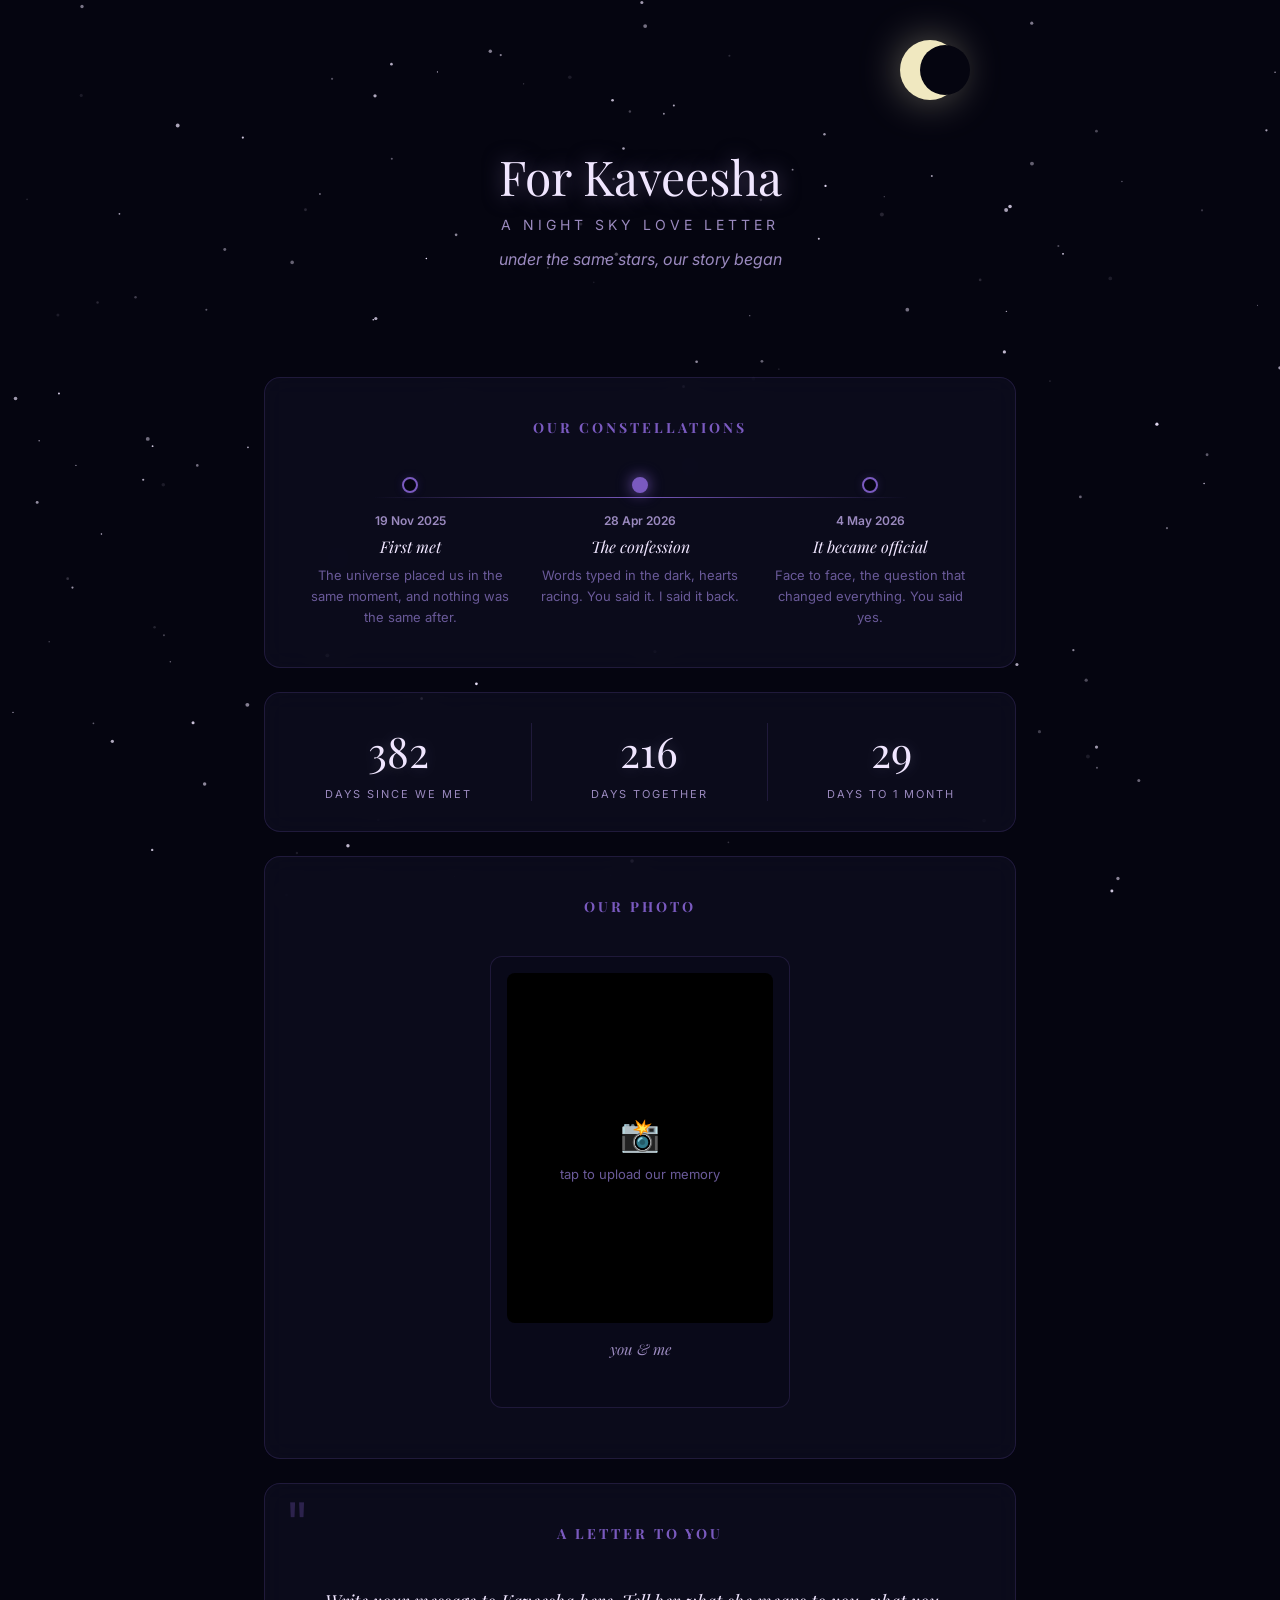
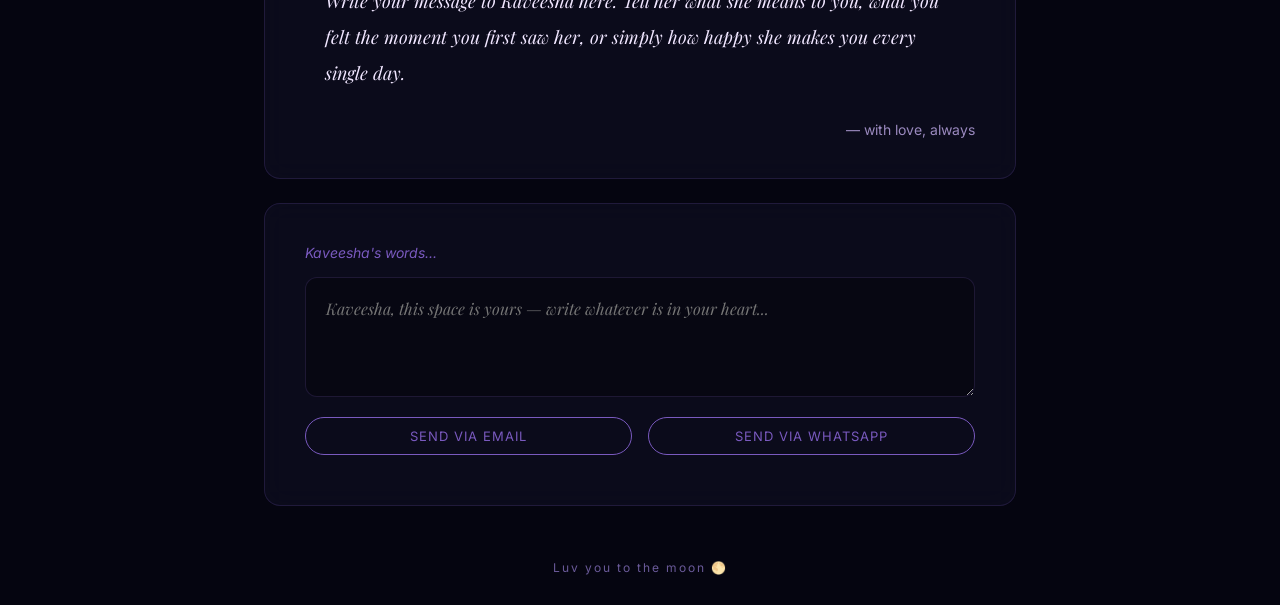
==== kaveesha.html @ 3b8d78e8 "version 01" ====
<!DOCTYPE html>
<html lang="en">
<head>
  <meta charset="UTF-8">
  <meta name="viewport" content="width=device-width, initial-scale=1.0">
  <title>For Kaveesha</title>
  <link rel="stylesheet" href="kaveesha.css">
  <link href="https://fonts.googleapis.com/css2?family=Playfair+Display:ital,wght@0,400;0,600;1,400&family=Inter:wght@300;400&display=swap" rel="stylesheet">
  <script type="module" src="script.js" defer></script>
</head>
<body>
  <div class="night-wrap">
    <canvas class="stars-canvas" id="starsCanvas"></canvas>
    
    <header class="hero" id="hero">
      <div class="moon"></div>
      <div class="shooting-star" style="top:10%;left:20%;animation-delay:1s;"></div>
      <div class="shooting-star" style="top:20%;left:60%;animation-delay:4s;transform:rotate(15deg)"></div>
      
      <div class="glass-panel hero-content">
        <h1 class="hero-title">For Kaveesha</h1>
        <p class="hero-sub">a night sky love letter</p>
        <p class="hero-tagline">under the same stars, our story began</p>
      </div>
    </header>

    <main>
      <section class="section glass-panel">
        <h2 class="section-title">our constellations</h2>
        <div class="timeline">
          <div class="timeline-line"></div>
          <div class="const-card">
            <div class="const-dot"></div>
            <div class="const-date">19 Nov 2025</div>
            <div class="const-label">First met</div>
            <div class="const-desc">The universe placed us in the same moment, and nothing was the same after.</div>
          </div>
          <div class="const-card">
            <div class="const-dot highlight-dot"></div>
            <div class="const-date">28 Apr 2026</div>
            <div class="const-label">The confession</div>
            <div class="const-desc">Words typed in the dark, hearts racing. You said it. I said it back.</div>
          </div>
          <div class="const-card">
            <div class="const-dot"></div>
            <div class="const-date">4 May 2026</div>
            <div class="const-label">It became official</div>
            <div class="const-desc">Face to face, the question that changed everything. You said yes.</div>
          </div>
        </div>
      </section>

      <section class="counter-section glass-panel">
        <div class="counter-item">
          <div class="counter-num" id="cnt-met">—</div>
          <div class="counter-label">days since we met</div>
        </div>
        <div class="counter-divider"></div>
        <div class="counter-item">
          <div class="counter-num" id="cnt-official">—</div>
          <div class="counter-label">days together</div>
        </div>
        <div class="counter-divider"></div>
        <div class="counter-item">
          <div class="counter-num" id="cnt-next">—</div>
          <div class="counter-label">days to 1 month</div>
        </div>
      </section>

      <section class="photo-section glass-panel">
        <h2 class="section-title">our photo</h2>
        <input type="file" accept="image/*" class="file-input" id="photoInput">
        <div class="photo-frame" id="photoFrame">
          <div class="photo-inner">
            <img id="photoImg" src="" alt="Our photo">
            <div class="photo-placeholder" id="photoPlaceholder">
              <div class="photo-icon">📸</div>
              <div class="photo-hint">tap to upload our memory</div>
            </div>
          </div>
          <div class="photo-caption">you & me</div>
        </div>
        <p id="upload-status" class="status-text"></p>
      </section>

      <section class="message-section glass-panel">
        <h2 class="section-title">a letter to you</h2>
        <div class="letter-card">
          <span class="letter-quote">"</span>
          <div class="letter-body">
            Write your message to Kaveesha here. Tell her what she means to you, what you felt the moment you first saw her, or simply how happy she makes you every single day.
          </div>
          <div class="letter-sig">— with love, always</div>
        </div>
      </section>

      <section class="reply-section glass-panel">
        <label for="replyBox" class="reply-label">Kaveesha's words...</label>
        <textarea class="reply-box" id="replyBox" placeholder="Kaveesha, this space is yours — write whatever is in your heart..."></textarea>
        <div class="btn-group">
          <button id="sendEmailBtn" class="action-btn">Send via Email</button>
          <button id="sendWhatsappBtn" class="action-btn">Send via WhatsApp</button>
        </div>
        <p id="reply-status" class="status-text"></p>
      </section>
    </main>

    <footer class="footer">
      <div class="footer-text">Luv you to the moon 🌕</div>
    </footer>
  </div>
</body>
</html>
---- kaveesha.css ----
:root {
  --bg-deep: #050510;
  --bg-panel: rgba(15, 15, 35, 0.6);
  --accent-light: #f0e6ff;
  --accent-mid: #9b8abf;
  --accent-primary: #7a5abf;
  --text-muted: #6a5a99;
  --glass-border: rgba(122, 90, 191, 0.2);
}

* { margin: 0; padding: 0; box-sizing: border-box; }

body {
  background: var(--bg-deep);
  color: var(--accent-light);
  font-family: 'Inter', sans-serif;
  min-height: 100vh;
  display: flex;
  justify-content: center;
}

.night-wrap {
  width: 100%;
  max-width: 800px;
  position: relative;
  overflow: hidden;
}

.stars-canvas {
  position: fixed;
  top: 0; left: 0; width: 100%; height: 100%;
  pointer-events: none; z-index: 0;
}

.glass-panel {
  background: var(--bg-panel);
  backdrop-filter: blur(12px);
  -webkit-backdrop-filter: blur(12px);
  border: 1px solid var(--glass-border);
  border-radius: 16px;
  margin: 24px;
  padding: 40px;
  position: relative;
  z-index: 1;
}

/* Typography */
h1, h2, .letter-body, .reply-box {
  font-family: 'Playfair Display', serif;
}

/* Hero Section */
.hero { position: relative; padding: 80px 24px 20px; text-align: center; }
.hero-content { background: transparent; border: none; backdrop-filter: none; }
.hero-title { font-size: 48px; margin-bottom: 8px; font-weight: 400; text-shadow: 0 0 20px rgba(155, 138, 191, 0.5); }
.hero-sub { font-size: 14px; color: var(--accent-mid); letter-spacing: 4px; text-transform: uppercase; margin-bottom: 16px; }
.hero-tagline { font-size: 16px; color: var(--accent-mid); font-style: italic; }

/* Constellations / Timeline */
.section-title { font-size: 14px; color: var(--accent-primary); letter-spacing: 3px; text-transform: uppercase; margin-bottom: 40px; text-align: center; }
.timeline { display: flex; justify-content: space-between; position: relative; gap: 20px; }
.timeline-line { position: absolute; top: 20px; left: 10%; right: 10%; height: 1px; background: linear-gradient(90deg, transparent, var(--accent-primary), transparent); z-index: 0; }
.const-card { flex: 1; text-align: center; z-index: 1; }
.const-dot { width: 16px; height: 16px; border-radius: 50%; margin: 0 auto 20px; border: 2px solid var(--accent-primary); background: var(--bg-deep); transition: 0.3s ease; box-shadow: 0 0 10px rgba(122, 90, 191, 0.2); }
.highlight-dot { background: var(--accent-primary); box-shadow: 0 0 15px var(--accent-primary); }
.const-card:hover .const-dot { background: var(--accent-light); box-shadow: 0 0 20px var(--accent-light); transform: scale(1.2); }
.const-date { font-size: 12px; color: var(--accent-mid); margin-bottom: 8px; font-weight: 600; }
.const-label { font-size: 16px; color: var(--accent-light); margin-bottom: 8px; font-style: italic; font-family: 'Playfair Display', serif; }
.const-desc { font-size: 13px; color: var(--text-muted); line-height: 1.6; }

/* Counters */
.counter-section { display: flex; justify-content: space-around; text-align: center; padding: 30px; }
.counter-num { font-family: 'Playfair Display', serif; font-size: 42px; color: var(--accent-light); margin-bottom: 8px; text-shadow: 0 0 15px rgba(255,255,255,0.2); }
.counter-label { font-size: 11px; color: var(--accent-mid); letter-spacing: 2px; text-transform: uppercase; }
.counter-divider { width: 1px; background: var(--glass-border); }

/* Photo & Forms */
.file-input { display: none; }
.photo-frame { border: 1px solid var(--glass-border); border-radius: 12px; padding: 16px 16px 48px; background: rgba(10, 10, 26, 0.8); max-width: 300px; margin: 0 auto; cursor: pointer; transition: 0.3s; }
.photo-frame:hover { border-color: var(--accent-primary); transform: translateY(-5px); }
.photo-inner { background: #000; border-radius: 8px; height: 350px; display: flex; align-items: center; justify-content: center; overflow: hidden; position: relative; }
.photo-inner img { width: 100%; height: 100%; object-fit: cover; display: none; }
.photo-placeholder { text-align: center; color: var(--text-muted); }
.photo-icon { font-size: 32px; margin-bottom: 12px; }
.photo-hint { font-size: 13px; }
.photo-caption { font-family: 'Playfair Display', serif; font-size: 15px; color: var(--accent-mid); text-align: center; margin-top: 16px; font-style: italic; }

/* Letter & Reply */
.letter-quote { font-size: 60px; color: var(--accent-primary); line-height: 0; position: absolute; top: 40px; left: 20px; opacity: 0.3; }
.letter-body { font-size: 18px; color: var(--accent-light); line-height: 2; font-style: italic; position: relative; z-index: 1; padding: 0 20px; }
.letter-sig { text-align: right; margin-top: 30px; color: var(--accent-mid); font-size: 14px; }
.reply-label { display: block; font-size: 14px; color: var(--accent-primary); margin-bottom: 16px; font-style: italic; }
.reply-box { width: 100%; background: rgba(0,0,0,0.3); border: 1px solid var(--glass-border); border-radius: 12px; padding: 20px; color: var(--accent-light); font-size: 16px; font-style: italic; min-height: 120px; resize: vertical; transition: 0.3s; outline: none; }
.reply-box:focus { border-color: var(--accent-light); box-shadow: 0 0 15px rgba(240, 230, 255, 0.1); }
.action-btn { background: transparent; border: 1px solid var(--accent-primary); color: var(--accent-primary); padding: 10px 24px; border-radius: 20px; margin-top: 16px; cursor: pointer; transition: 0.3s; font-family: 'Inter'; font-size: 13px; letter-spacing: 1px; text-transform: uppercase; }
.action-btn:hover { background: var(--accent-primary); color: var(--bg-deep); }
.btn-group { display: flex; gap: 16px; margin-top: 16px; flex-wrap: wrap; }
.btn-group .action-btn { margin-top: 0; flex: 1; min-width: 150px; }
.status-text { font-size: 12px; color: var(--accent-mid); margin-top: 10px; text-align: center; }

/* Animations */
.moon { position: absolute; top: 40px; right: 10%; width: 60px; height: 60px; border-radius: 50%; background: #f0e8c0; box-shadow: 0 0 40px rgba(240, 232, 192, 0.4); z-index: 1; }
.moon::after { content: ''; position: absolute; top: 5px; right: -10px; width: 50px; height: 50px; border-radius: 50%; background: var(--bg-deep); }
.shooting-star { position: absolute; width: 80px; height: 2px; background: linear-gradient(to right, transparent, #fff); border-radius: 2px; z-index: 1; animation: shoot 4s ease-in-out infinite; opacity: 0; }
@keyframes shoot { 0%{opacity:0;transform:translate(0,0)} 10%{opacity:1} 30%{opacity:0;transform:translate(150px,50px)} 100%{opacity:0} }

.footer { text-align: center; padding: 30px; font-size: 12px; color: var(--text-muted); letter-spacing: 2px; }

/* Mobile Adjustments */
@media (max-width: 768px) {
  .timeline { flex-direction: column; gap: 30px; }
  .timeline-line { width: 1px; height: 80%; left: 50%; top: 10%; background: linear-gradient(180deg, transparent, var(--accent-primary), transparent); }
  .counter-section { flex-direction: column; gap: 20px; }
  .counter-divider { width: 50%; height: 1px; margin: 0 auto; }
}
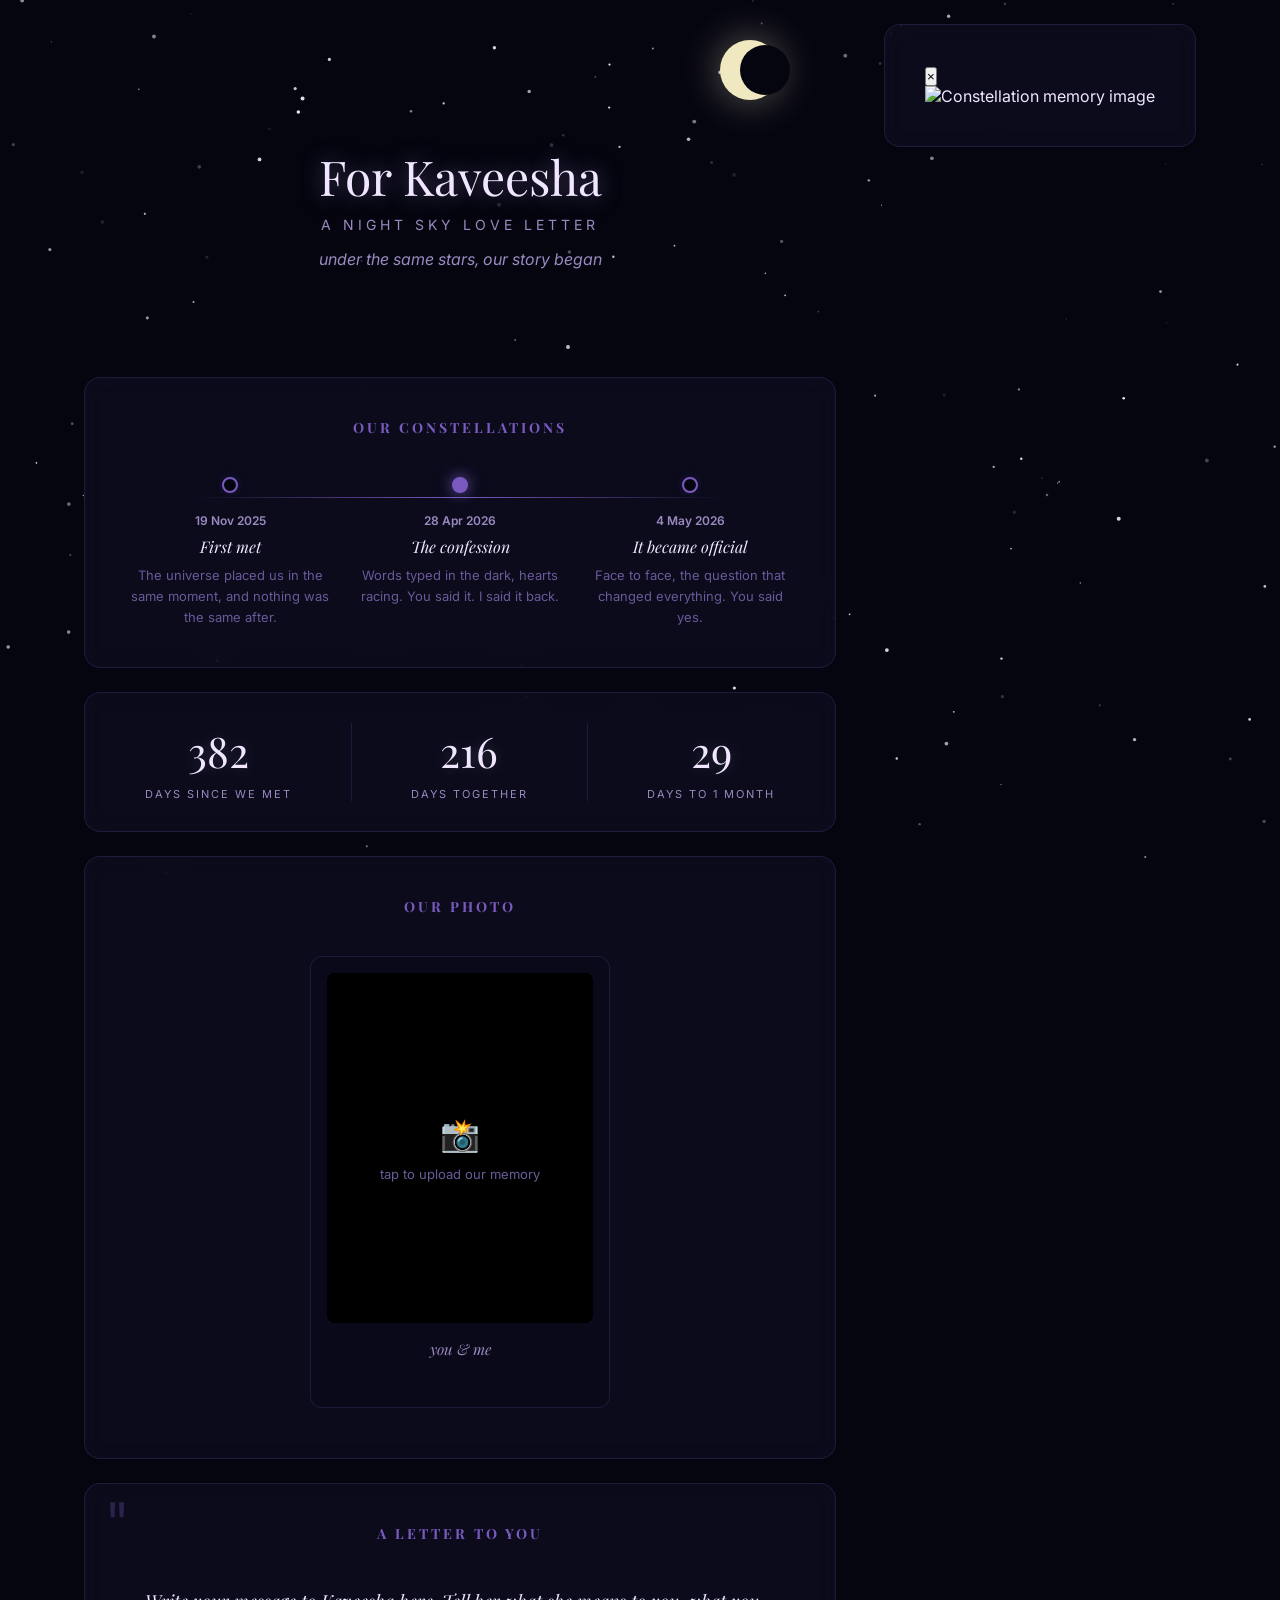
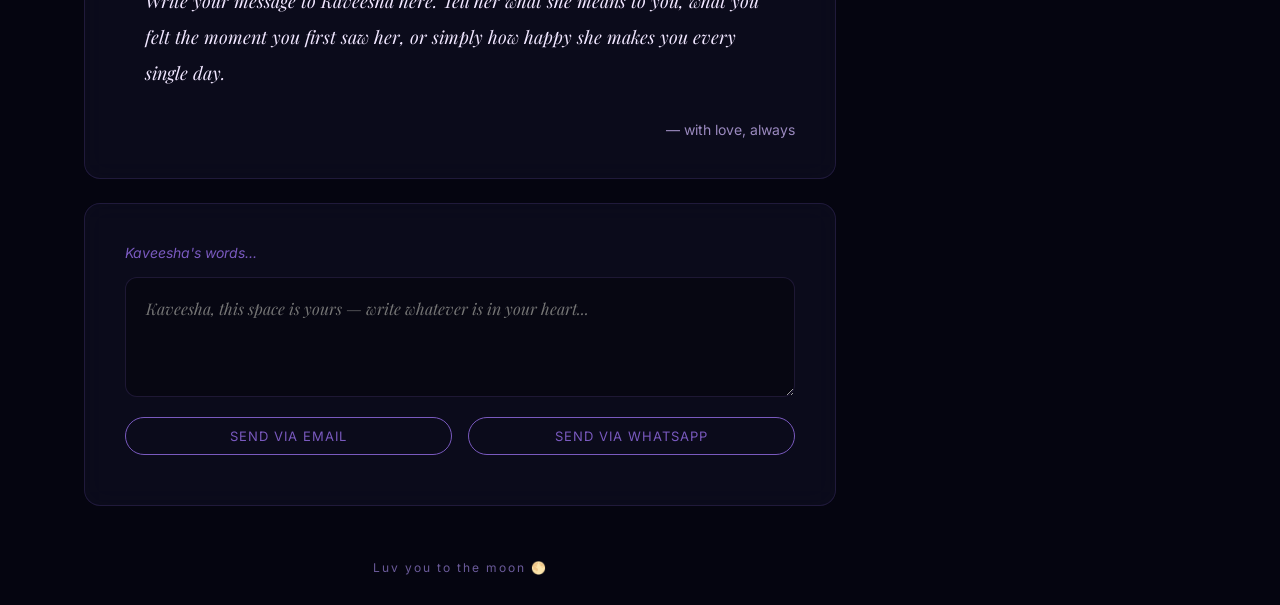
==== commit bc518800: "Update kaveesha.html" ====
--- a/kaveesha.html
+++ b/kaveesha.html
@@ -29,19 +29,19 @@
         <h2 class="section-title">our constellations</h2>
         <div class="timeline">
           <div class="timeline-line"></div>
-          <div class="const-card">
+          <div class="const-card" data-index="0">
             <div class="const-dot"></div>
             <div class="const-date">19 Nov 2025</div>
             <div class="const-label">First met</div>
             <div class="const-desc">The universe placed us in the same moment, and nothing was the same after.</div>
           </div>
-          <div class="const-card">
+          <div class="const-card" data-index="1">
             <div class="const-dot highlight-dot"></div>
             <div class="const-date">28 Apr 2026</div>
             <div class="const-label">The confession</div>
             <div class="const-desc">Words typed in the dark, hearts racing. You said it. I said it back.</div>
           </div>
-          <div class="const-card">
+          <div class="const-card" data-index="2">
             <div class="const-dot"></div>
             <div class="const-date">4 May 2026</div>
             <div class="const-label">It became official</div>
@@ -109,5 +109,20 @@
       <div class="footer-text">Luv you to the moon 🌕</div>
     </footer>
   </div>
+
+  <!-- Glassy Modal Popup for Constellations -->
+  <div class="modal-overlay" id="constellationModal">
+    <div class="glass-panel modal-content">
+      <button class="modal-close" id="modalCloseBtn">&times;</button>
+      <div class="modal-image-container">
+        <img src="" alt="Constellation memory image" id="modalImage">
+      </div>
+      <div class="modal-text-container">
+        <h3 id="modalTitle" class="modal-title"></h3>
+        <p id="modalDate" class="modal-date"></p>
+        <blockquote id="modalQuote" class="modal-quote"></blockquote>
+      </div>
+    </div>
+  </div>
 </body>
-</html>+</html>
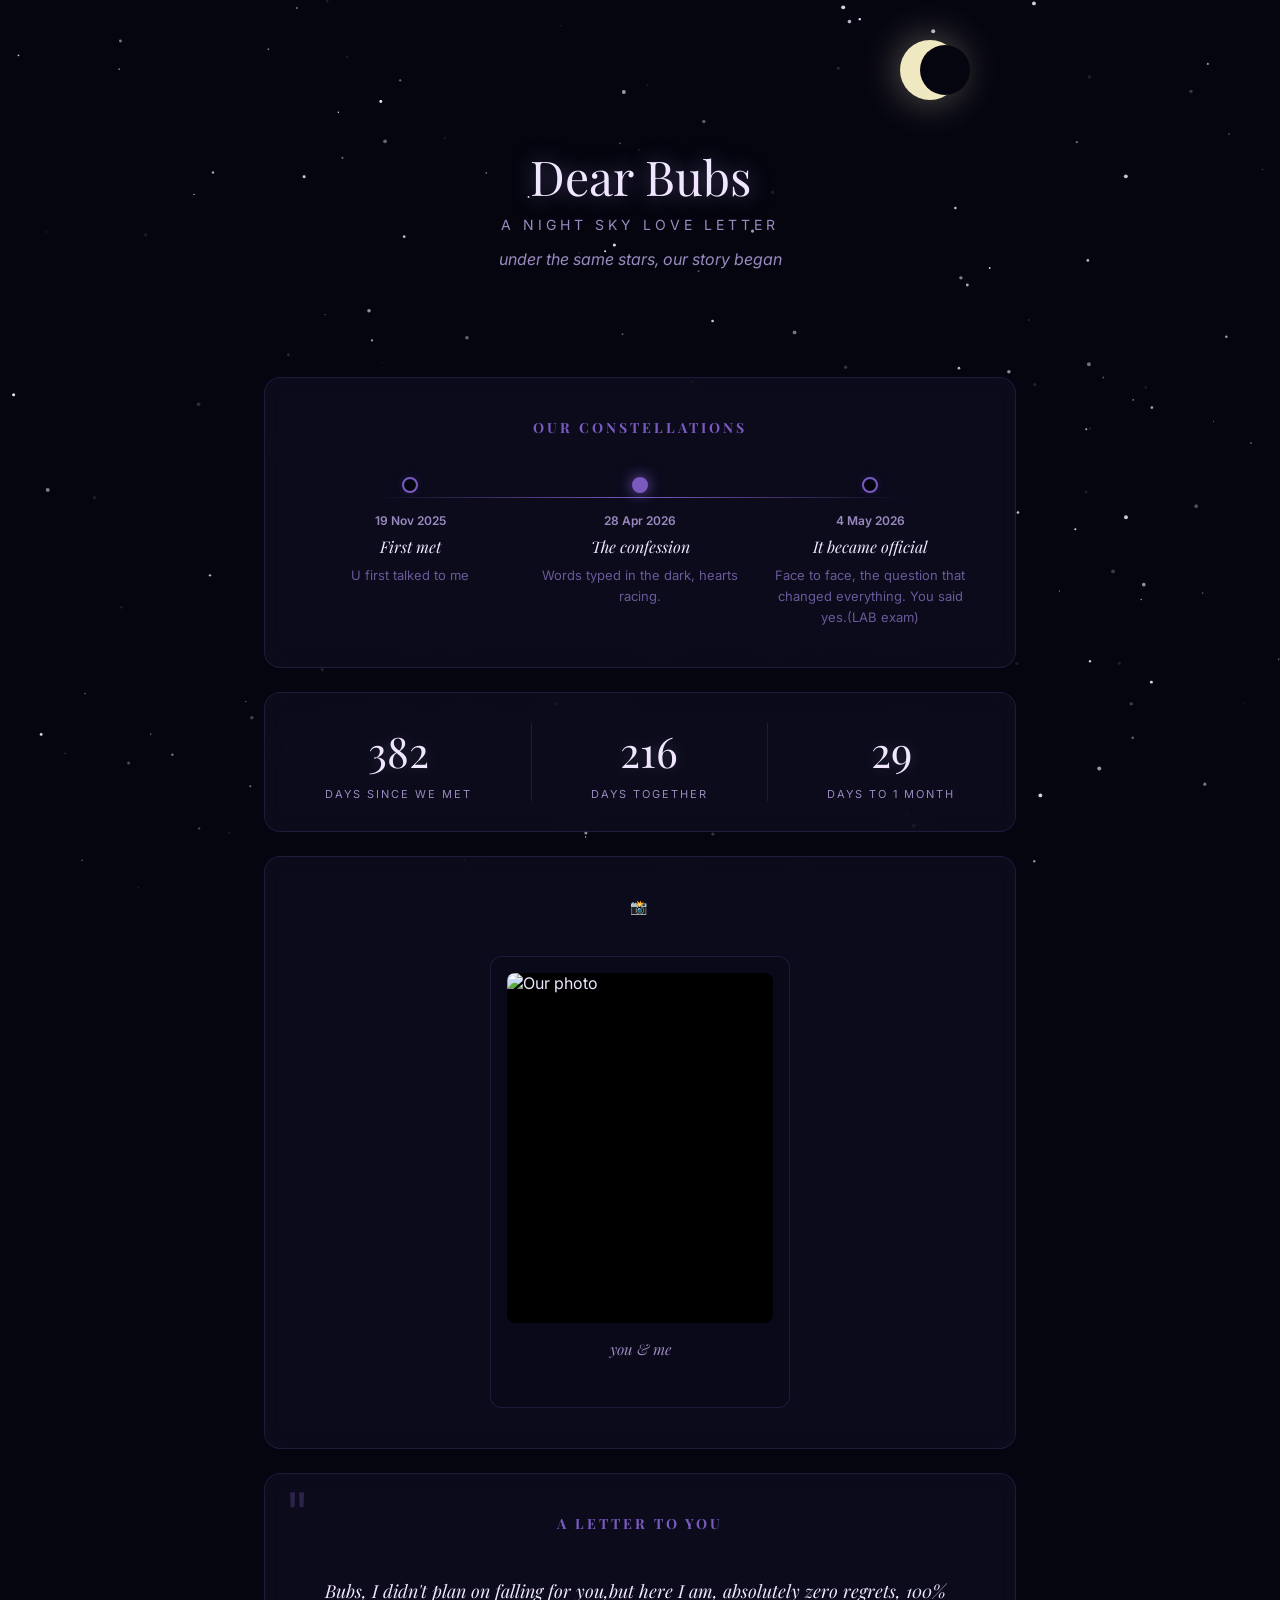
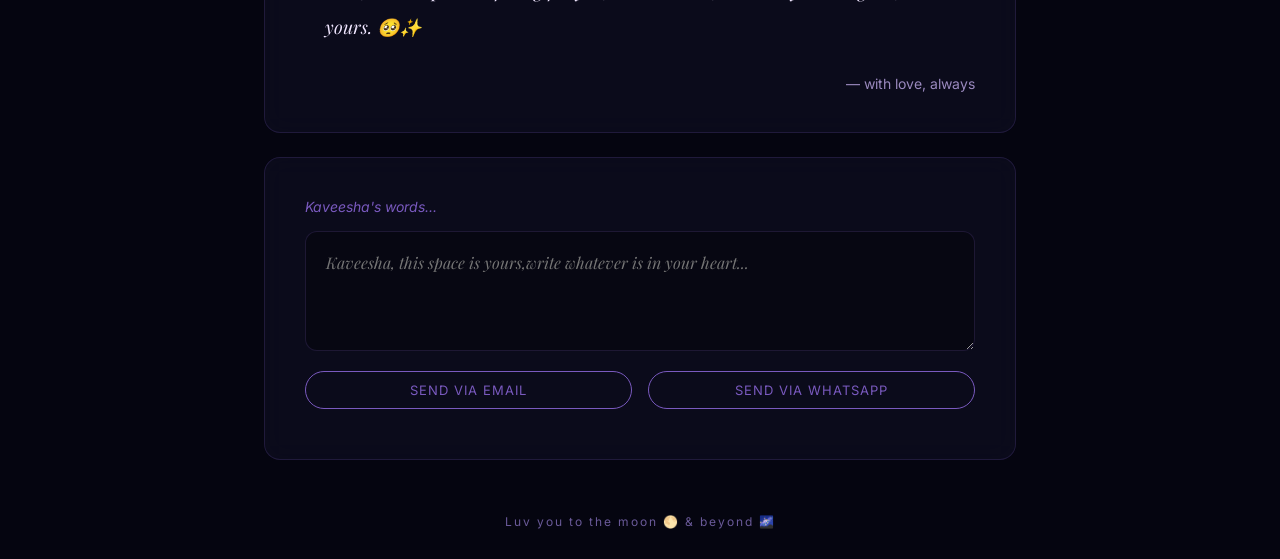
==== commit b27bb091: "Update title and content for Kaveesha's page" ====
--- a/kaveesha.html
+++ b/kaveesha.html
@@ -1,24 +1,28 @@
 <!DOCTYPE html>
 <html lang="en">
+
 <head>
   <meta charset="UTF-8">
   <meta name="viewport" content="width=device-width, initial-scale=1.0">
-  <title>For Kaveesha</title>
+  <title>Moda Eluwa</title>
   <link rel="stylesheet" href="kaveesha.css">
-  <link href="https://fonts.googleapis.com/css2?family=Playfair+Display:ital,wght@0,400;0,600;1,400&family=Inter:wght@300;400&display=swap" rel="stylesheet">
-  <script type="module" src="script.js" defer></script>
+  <link
+    href="https://fonts.googleapis.com/css2?family=Playfair+Display:ital,wght@0,400;0,600;1,400&family=Inter:wght@300;400&display=swap"
+    rel="stylesheet">
+  <script src="script.js" defer></script>
 </head>
+
 <body>
   <div class="night-wrap">
     <canvas class="stars-canvas" id="starsCanvas"></canvas>
-    
+
     <header class="hero" id="hero">
       <div class="moon"></div>
       <div class="shooting-star" style="top:10%;left:20%;animation-delay:1s;"></div>
       <div class="shooting-star" style="top:20%;left:60%;animation-delay:4s;transform:rotate(15deg)"></div>
-      
+
       <div class="glass-panel hero-content">
-        <h1 class="hero-title">For Kaveesha</h1>
+        <h1 class="hero-title">Dear Bubs</h1>
         <p class="hero-sub">a night sky love letter</p>
         <p class="hero-tagline">under the same stars, our story began</p>
       </div>
@@ -33,19 +37,19 @@
             <div class="const-dot"></div>
             <div class="const-date">19 Nov 2025</div>
             <div class="const-label">First met</div>
-            <div class="const-desc">The universe placed us in the same moment, and nothing was the same after.</div>
+            <div class="const-desc">U first talked to me</div>
           </div>
           <div class="const-card" data-index="1">
             <div class="const-dot highlight-dot"></div>
             <div class="const-date">28 Apr 2026</div>
             <div class="const-label">The confession</div>
-            <div class="const-desc">Words typed in the dark, hearts racing. You said it. I said it back.</div>
+            <div class="const-desc">Words typed in the dark, hearts racing.</div>
           </div>
           <div class="const-card" data-index="2">
             <div class="const-dot"></div>
             <div class="const-date">4 May 2026</div>
             <div class="const-label">It became official</div>
-            <div class="const-desc">Face to face, the question that changed everything. You said yes.</div>
+            <div class="const-desc">Face to face, the question that changed everything. You said yes.(LAB exam)</div>
           </div>
         </div>
       </section>
@@ -68,19 +72,13 @@
       </section>
 
       <section class="photo-section glass-panel">
-        <h2 class="section-title">our photo</h2>
-        <input type="file" accept="image/*" class="file-input" id="photoInput">
+        <h2 class="section-title">📸</h2>
         <div class="photo-frame" id="photoFrame">
           <div class="photo-inner">
-            <img id="photoImg" src="" alt="Our photo">
-            <div class="photo-placeholder" id="photoPlaceholder">
-              <div class="photo-icon">📸</div>
-              <div class="photo-hint">tap to upload our memory</div>
-            </div>
+            <img id="photoImg" src="us.JPG" alt="Our photo" style="display: block;">
           </div>
           <div class="photo-caption">you & me</div>
         </div>
-        <p id="upload-status" class="status-text"></p>
       </section>
 
       <section class="message-section glass-panel">
@@ -88,7 +86,7 @@
         <div class="letter-card">
           <span class="letter-quote">"</span>
           <div class="letter-body">
-            Write your message to Kaveesha here. Tell her what she means to you, what you felt the moment you first saw her, or simply how happy she makes you every single day.
+            Bubs, I didn't plan on falling for you,but here I am, absolutely zero regrets, 100% yours. 🥺✨
           </div>
           <div class="letter-sig">— with love, always</div>
         </div>
@@ -96,7 +94,8 @@
 
       <section class="reply-section glass-panel">
         <label for="replyBox" class="reply-label">Kaveesha's words...</label>
-        <textarea class="reply-box" id="replyBox" placeholder="Kaveesha, this space is yours — write whatever is in your heart..."></textarea>
+        <textarea class="reply-box" id="replyBox"
+          placeholder="Kaveesha, this space is yours,write whatever is in your heart..."></textarea>
         <div class="btn-group">
           <button id="sendEmailBtn" class="action-btn">Send via Email</button>
           <button id="sendWhatsappBtn" class="action-btn">Send via WhatsApp</button>
@@ -106,7 +105,7 @@
     </main>
 
     <footer class="footer">
-      <div class="footer-text">Luv you to the moon 🌕</div>
+      <div class="footer-text">Luv you to the moon 🌕 & beyond 🌌</div>
     </footer>
   </div>
 
@@ -125,4 +124,5 @@
     </div>
   </div>
 </body>
+
 </html>
--- a/kaveesha.css
+++ b/kaveesha.css
@@ -60,7 +60,8 @@
 .section-title { font-size: 14px; color: var(--accent-primary); letter-spacing: 3px; text-transform: uppercase; margin-bottom: 40px; text-align: center; }
 .timeline { display: flex; justify-content: space-between; position: relative; gap: 20px; }
 .timeline-line { position: absolute; top: 20px; left: 10%; right: 10%; height: 1px; background: linear-gradient(90deg, transparent, var(--accent-primary), transparent); z-index: 0; }
-.const-card { flex: 1; text-align: center; z-index: 1; }
+.const-card { flex: 1; text-align: center; z-index: 1; cursor: pointer; transition: transform 0.3s ease; }
+.const-card:hover { transform: translateY(-3px); }
 .const-dot { width: 16px; height: 16px; border-radius: 50%; margin: 0 auto 20px; border: 2px solid var(--accent-primary); background: var(--bg-deep); transition: 0.3s ease; box-shadow: 0 0 10px rgba(122, 90, 191, 0.2); }
 .highlight-dot { background: var(--accent-primary); box-shadow: 0 0 15px var(--accent-primary); }
 .const-card:hover .const-dot { background: var(--accent-light); box-shadow: 0 0 20px var(--accent-light); transform: scale(1.2); }
@@ -112,4 +113,108 @@
   .timeline-line { width: 1px; height: 80%; left: 50%; top: 10%; background: linear-gradient(180deg, transparent, var(--accent-primary), transparent); }
   .counter-section { flex-direction: column; gap: 20px; }
   .counter-divider { width: 50%; height: 1px; margin: 0 auto; }
-}+}
+
+/* Modal Popup Styles */
+.modal-overlay {
+  position: fixed;
+  top: 0;
+  left: 0;
+  width: 100%;
+  height: 100%;
+  background: rgba(3, 3, 10, 0.75);
+  backdrop-filter: blur(12px);
+  -webkit-backdrop-filter: blur(12px);
+  z-index: 1000;
+  display: flex;
+  justify-content: center;
+  align-items: center;
+  opacity: 0;
+  pointer-events: none;
+  transition: opacity 0.4s cubic-bezier(0.16, 1, 0.3, 1);
+}
+
+.modal-overlay.active {
+  opacity: 1;
+  pointer-events: auto;
+}
+
+.modal-content {
+  max-width: 480px;
+  width: 90%;
+  margin: 0;
+  padding: 24px;
+  transform: scale(0.9);
+  transition: transform 0.4s cubic-bezier(0.16, 1, 0.3, 1);
+  box-shadow: 0 20px 40px rgba(0, 0, 0, 0.6);
+  border: 1px solid rgba(122, 90, 191, 0.3);
+}
+
+.modal-overlay.active .modal-content {
+  transform: scale(1);
+}
+
+.modal-close {
+  position: absolute;
+  top: 12px;
+  right: 16px;
+  background: transparent;
+  border: none;
+  color: var(--accent-mid);
+  font-size: 28px;
+  cursor: pointer;
+  z-index: 2;
+  transition: color 0.2s, transform 0.2s;
+  line-height: 1;
+}
+
+.modal-close:hover {
+  color: var(--accent-light);
+  transform: scale(1.15);
+}
+
+.modal-image-container {
+  width: 100%;
+  height: 220px;
+  border-radius: 10px;
+  overflow: hidden;
+  margin-bottom: 20px;
+  border: 1px solid rgba(122, 90, 191, 0.15);
+}
+
+.modal-image-container img {
+  width: 100%;
+  height: 100%;
+  object-fit: cover;
+}
+
+.modal-title {
+  font-size: 24px;
+  color: var(--accent-light);
+  margin-bottom: 4px;
+  text-shadow: 0 0 10px rgba(155, 138, 191, 0.3);
+}
+
+.modal-date {
+  font-size: 12px;
+  color: var(--accent-primary);
+  letter-spacing: 2px;
+  text-transform: uppercase;
+  margin-bottom: 16px;
+  font-weight: 600;
+}
+
+.modal-quote {
+  font-family: 'Playfair Display', serif;
+  font-size: 16px;
+  color: var(--accent-mid);
+  line-height: 1.6;
+  font-style: italic;
+  border-left: 2px solid var(--accent-primary);
+  padding-left: 16px;
+  margin: 0;
+}
+
+body.modal-open {
+  overflow: hidden;
+}
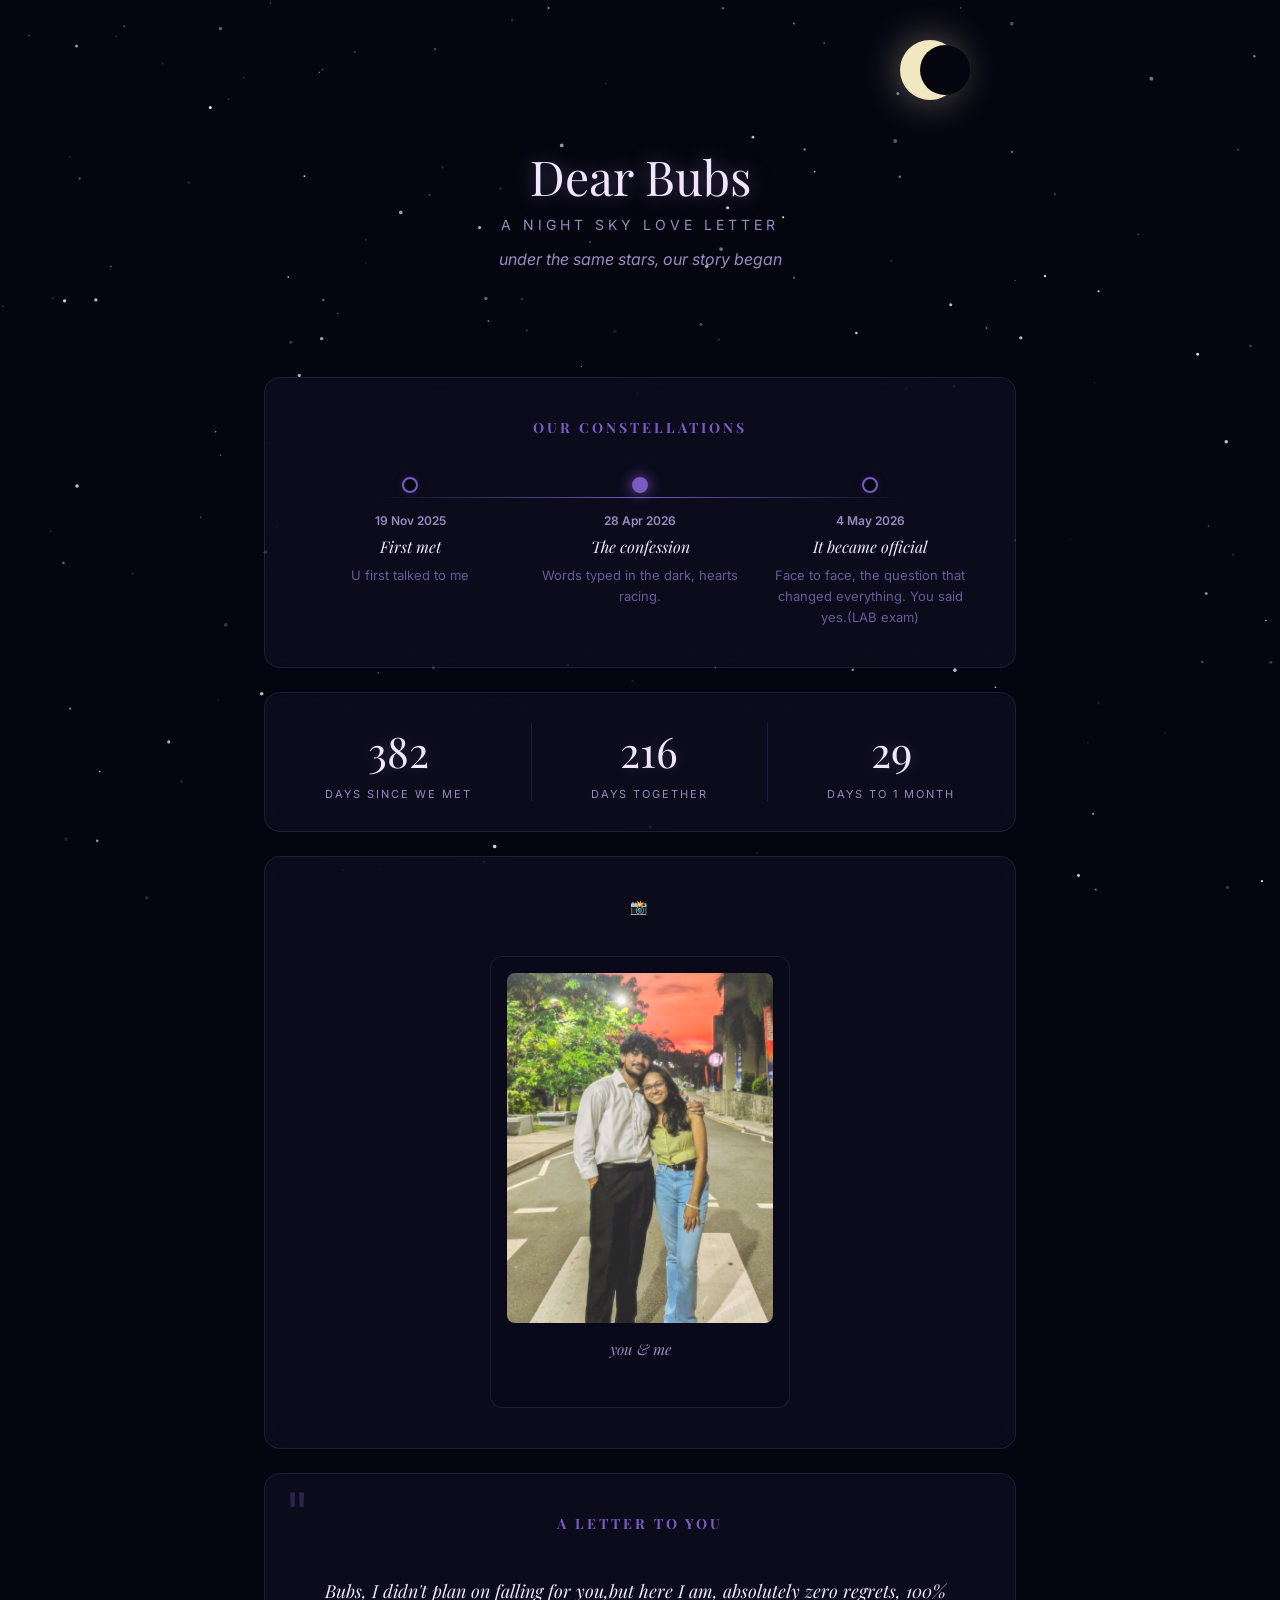
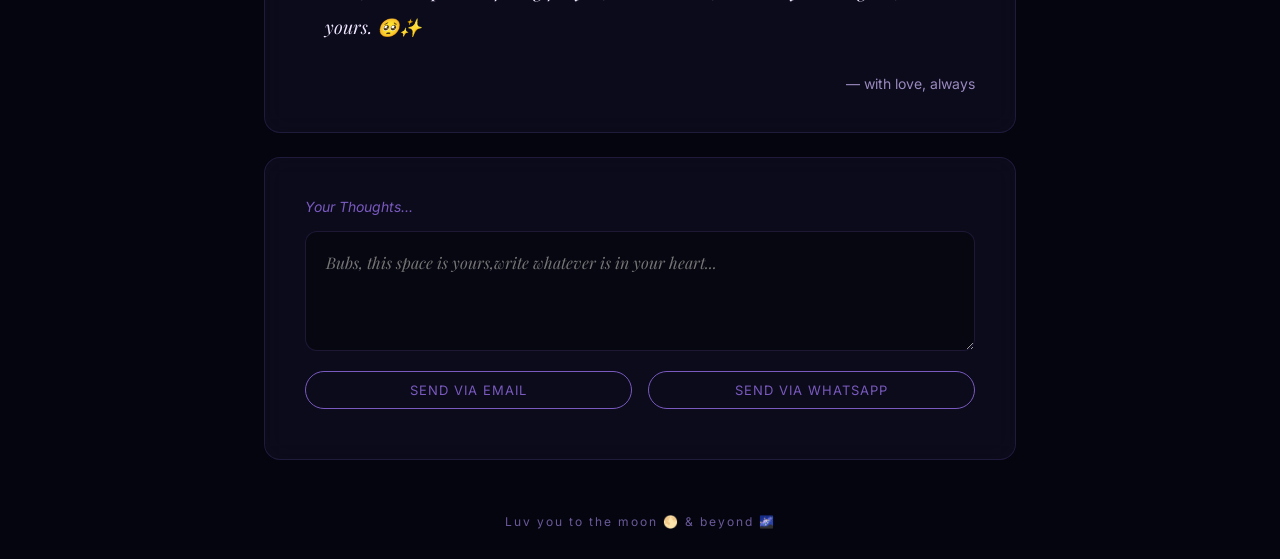
==== commit f761a5ec: "Update labels and placeholders in reply section" ====
--- a/kaveesha.html
+++ b/kaveesha.html
@@ -93,9 +93,9 @@
       </section>
 
       <section class="reply-section glass-panel">
-        <label for="replyBox" class="reply-label">Kaveesha's words...</label>
+        <label for="replyBox" class="reply-label">Your Thoughts...</label>
         <textarea class="reply-box" id="replyBox"
-          placeholder="Kaveesha, this space is yours,write whatever is in your heart..."></textarea>
+          placeholder="Bubs, this space is yours,write whatever is in your heart..."></textarea>
         <div class="btn-group">
           <button id="sendEmailBtn" class="action-btn">Send via Email</button>
           <button id="sendWhatsappBtn" class="action-btn">Send via WhatsApp</button>
--- a/kaveesha.css
+++ b/kaveesha.css
@@ -77,10 +77,10 @@
 
 /* Photo & Forms */
 .file-input { display: none; }
-.photo-frame { border: 1px solid var(--glass-border); border-radius: 12px; padding: 16px 16px 48px; background: rgba(10, 10, 26, 0.8); max-width: 300px; margin: 0 auto; cursor: pointer; transition: 0.3s; }
+.photo-frame { border: 1px solid var(--glass-border); border-radius: 12px; padding: 16px 16px 48px; background: rgba(10, 10, 26, 0.8); max-width: 300px; margin: 0 auto; cursor: default; transition: 0.3s; }
 .photo-frame:hover { border-color: var(--accent-primary); transform: translateY(-5px); }
 .photo-inner { background: #000; border-radius: 8px; height: 350px; display: flex; align-items: center; justify-content: center; overflow: hidden; position: relative; }
-.photo-inner img { width: 100%; height: 100%; object-fit: cover; display: none; }
+.photo-inner img { width: 100%; height: 100%; object-fit: cover; display: block; }
 .photo-placeholder { text-align: center; color: var(--text-muted); }
 .photo-icon { font-size: 32px; margin-bottom: 12px; }
 .photo-hint { font-size: 13px; }
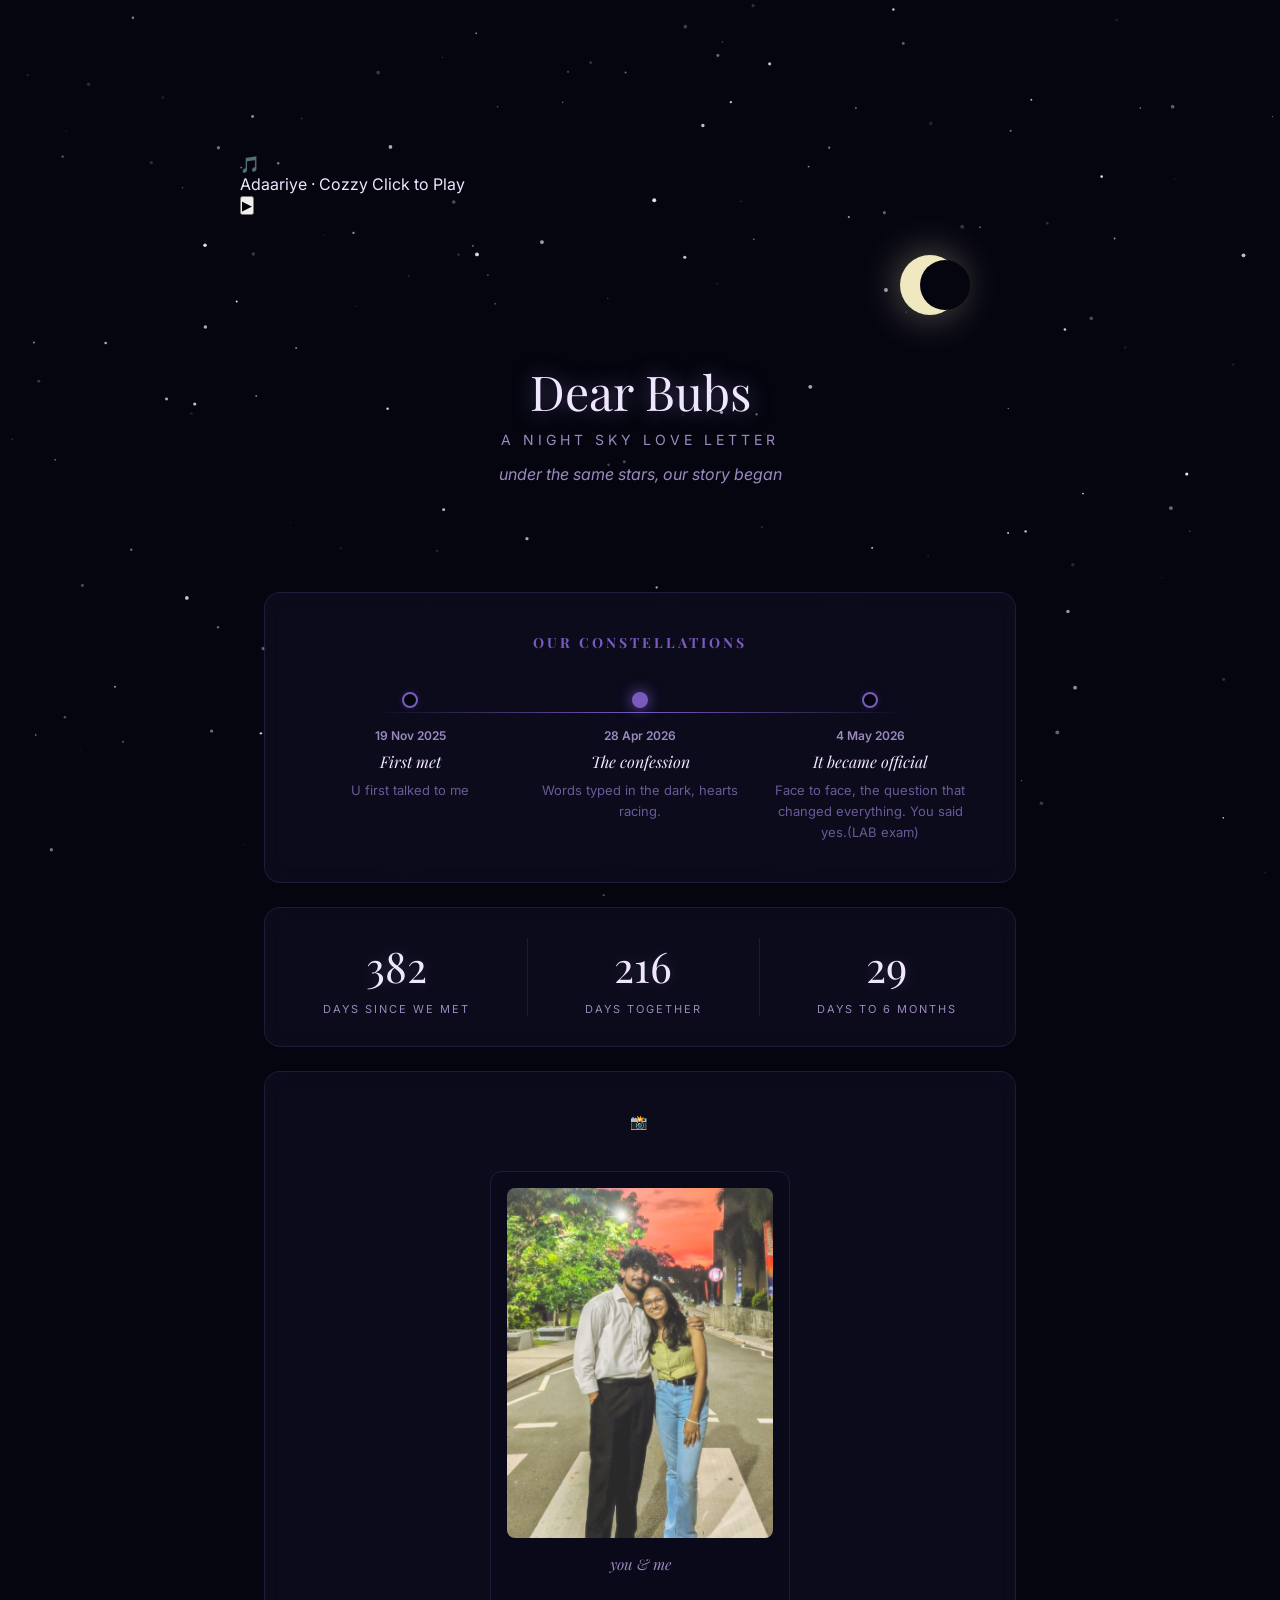
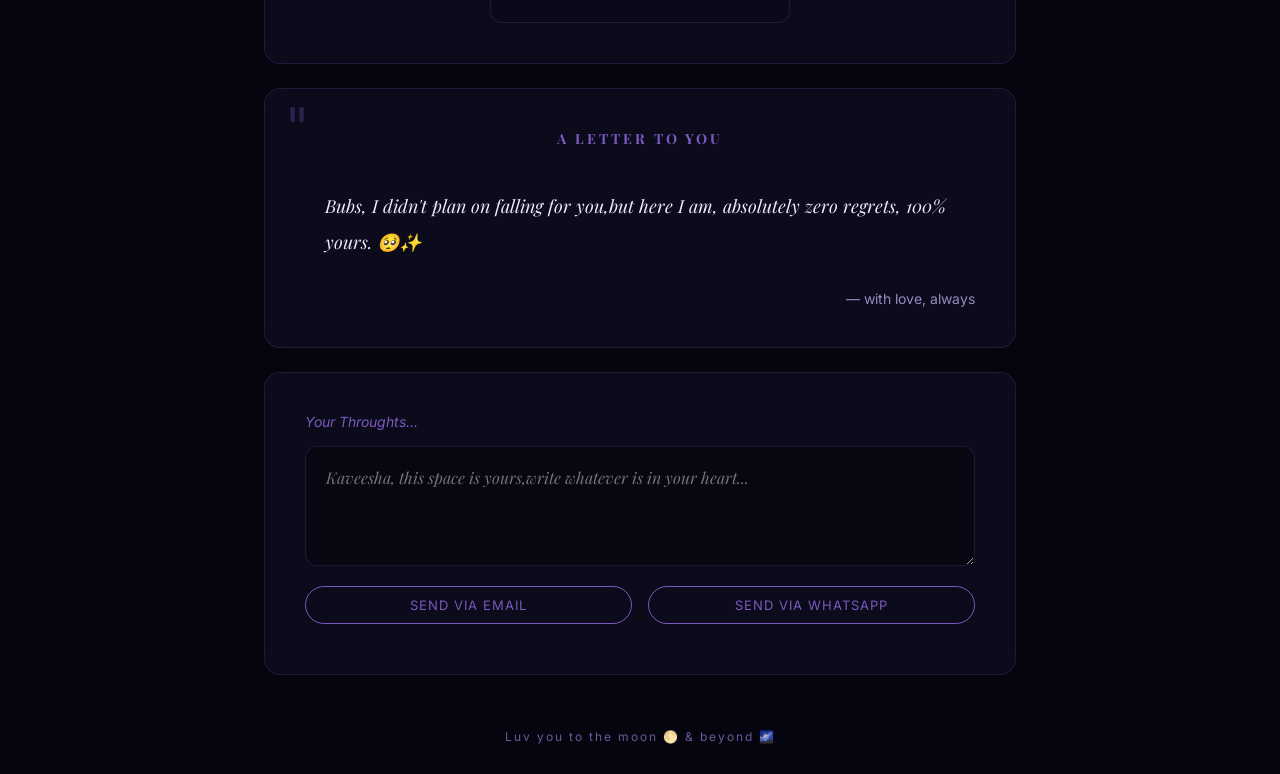
==== commit c95d54f6: "Add files via upload" ====
--- a/kaveesha.html
+++ b/kaveesha.html
@@ -15,6 +15,20 @@
 <body>
   <div class="night-wrap">
     <canvas class="stars-canvas" id="starsCanvas"></canvas>
+    <canvas class="petals-canvas" id="petalsCanvas"></canvas>
+
+    <!-- Background Music -->
+    <audio id="bgMusic" src="adaariye.m4a?v=2" preload="auto" loop></audio>
+
+    <!-- Floating Music Player Control -->
+    <div class="music-pill" id="musicToggleBtn" title="Click to play / pause music">
+      <div class="music-disc" id="musicDisc">🎵</div>
+      <div class="music-info">
+        <span class="music-title">Adaariye · Cozzy</span>
+        <span class="music-action" id="musicActionText">Click to Play</span>
+      </div>
+      <button class="music-play-btn" id="musicPlayIcon" aria-label="Play or Pause">▶</button>
+    </div>
 
     <header class="hero" id="hero">
       <div class="moon"></div>
@@ -67,7 +81,7 @@
         <div class="counter-divider"></div>
         <div class="counter-item">
           <div class="counter-num" id="cnt-next">—</div>
-          <div class="counter-label">days to 1 month</div>
+          <div class="counter-label" id="cnt-next-label">days to 6 months</div>
         </div>
       </section>
 
@@ -93,9 +107,9 @@
       </section>
 
       <section class="reply-section glass-panel">
-        <label for="replyBox" class="reply-label">Your Thoughts...</label>
+        <label for="replyBox" class="reply-label">Your Throughts...</label>
         <textarea class="reply-box" id="replyBox"
-          placeholder="Bubs, this space is yours,write whatever is in your heart..."></textarea>
+          placeholder="Kaveesha, this space is yours,write whatever is in your heart..."></textarea>
         <div class="btn-group">
           <button id="sendEmailBtn" class="action-btn">Send via Email</button>
           <button id="sendWhatsappBtn" class="action-btn">Send via WhatsApp</button>
@@ -125,4 +139,4 @@
   </div>
 </body>
 
-</html>
+</html>
